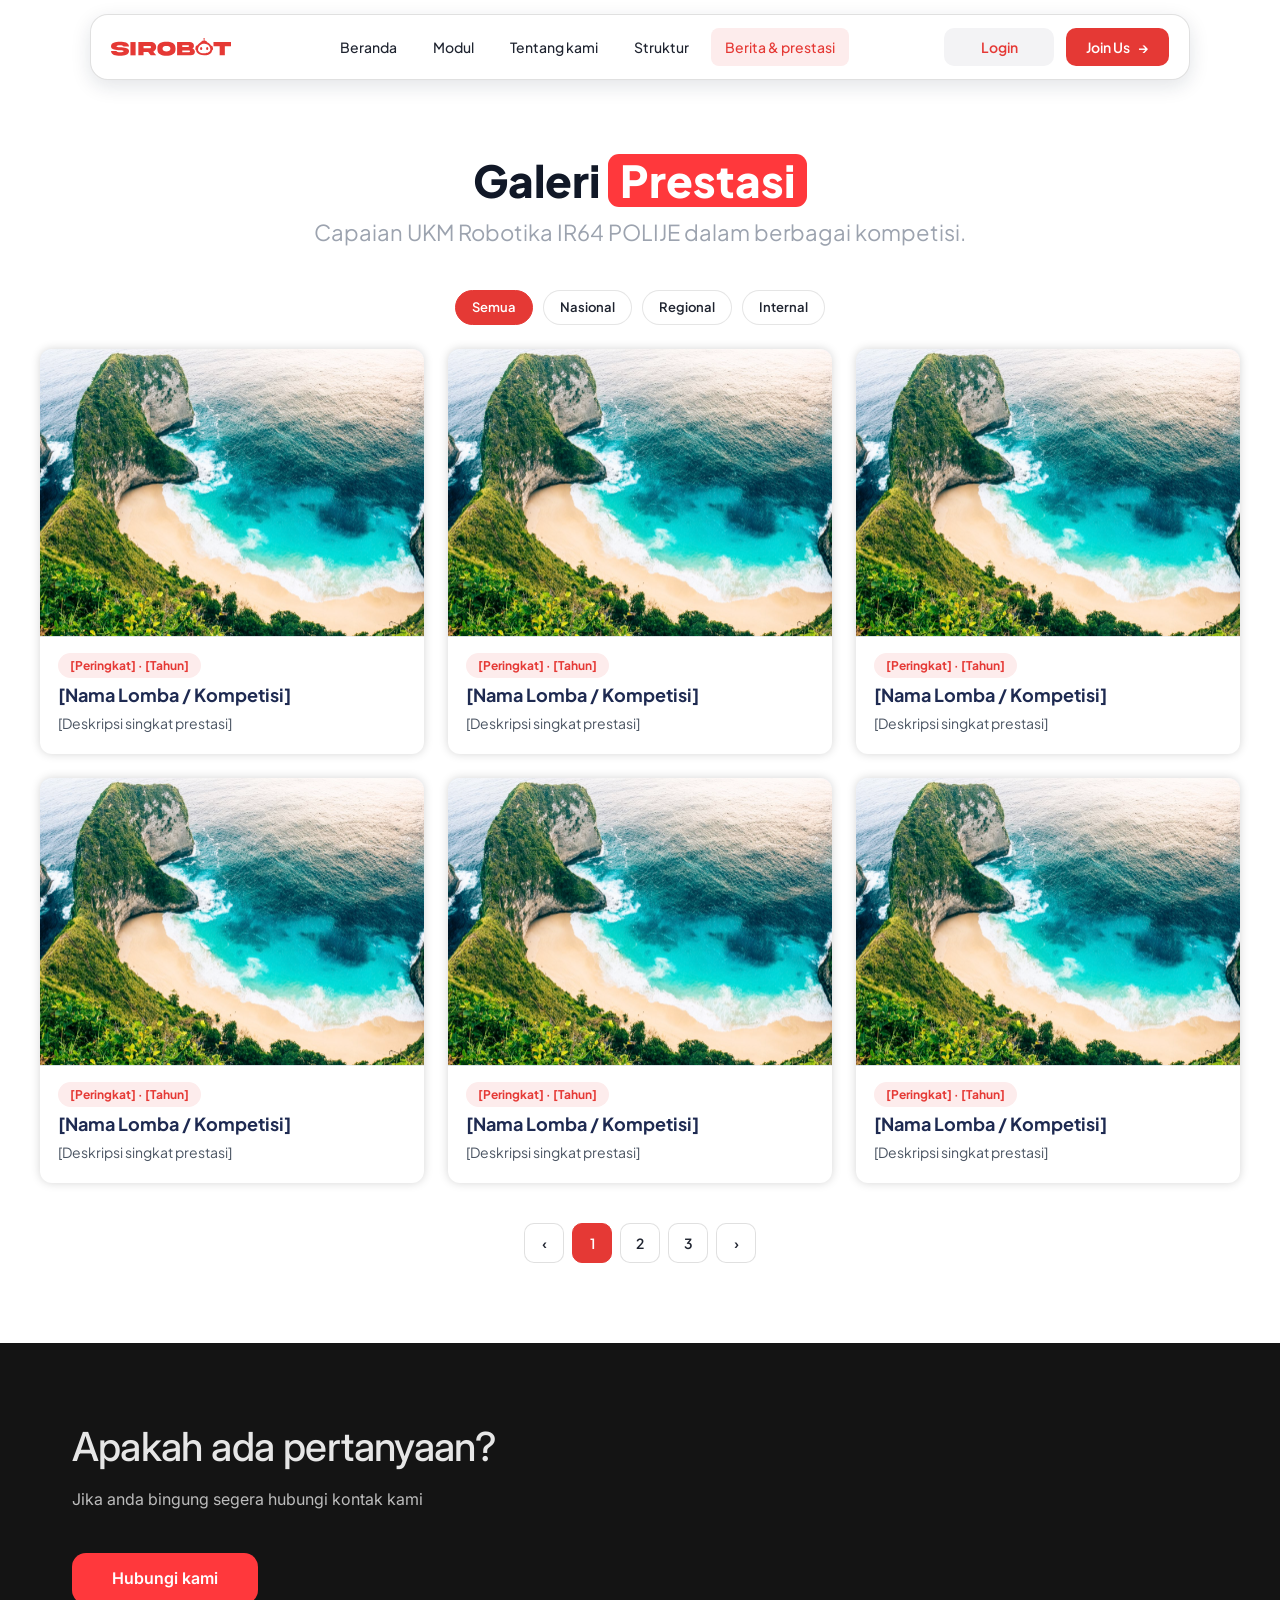
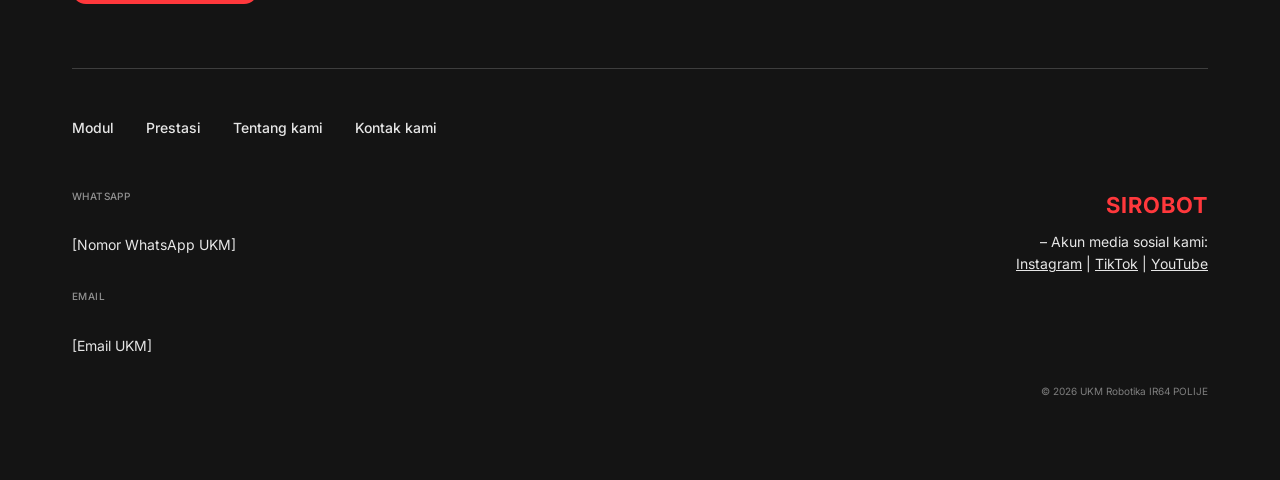
==== berita.html @ 5ddce9e2 "update website keseluruhan" ====
<!DOCTYPE html>
<html lang="id">
<head>
    <meta charset="UTF-8">
    <meta name="viewport" content="width=device-width, initial-scale=1.0">
    <title>Galeri Prestasi | SIROBOT UKM Robotika IR64 POLIJE</title>
    <link rel="preconnect" href="https://fonts.googleapis.com">
    <link rel="preconnect" href="https://fonts.gstatic.com" crossorigin>
    <link href="https://fonts.googleapis.com/css2?family=Inter:wght@400;500&family=Plus+Jakarta+Sans:wght@400;500;600;700;800&display=swap" rel="stylesheet">
    <link rel="stylesheet" href="css/base.css">
    <link rel="stylesheet" href="css/navbar.css">
    <link rel="stylesheet" href="css/footer.css">
    <link rel="stylesheet" href="css/prestasi.css">
</head>
<body>
    <!-- Navbar: dibuat oleh js/komponen/navbar.js -->
    <header data-komponen="navbar" data-aktif="berita"></header>

    <main>
        <section class="judul-halaman">
            <h1>Galeri <span class="sorot">Prestasi</span></h1>
            <p>Capaian UKM Robotika IR64 POLIJE dalam berbagai kompetisi.</p>
        </section>

        <section class="prestasi-daftar">
            <nav aria-label="Filter tingkat">
                <ul class="pill-list">
                    <li><a href="prestasi.html" class="aktif">Semua</a></li>
                    <li><a href="prestasi.html?tingkat=nasional">Nasional</a></li>
                    <li><a href="prestasi.html?tingkat=regional">Regional</a></li>
                    <li><a href="prestasi.html?tingkat=internal">Internal</a></li>
                </ul>
            </nav>

            <article data-tingkat="nasional">
                <img src="assets/images/gambar-kartu-berita.svg" alt="Foto prestasi">
                <p class="peringkat">[Peringkat] &middot; [Tahun]</p>
                <h3>[Nama Lomba / Kompetisi]</h3>
                <p>[Deskripsi singkat prestasi]</p>
            </article>
            <article data-tingkat="regional">
                <img src="assets/images/gambar-kartu-berita.svg" alt="Foto prestasi">
                <p class="peringkat">[Peringkat] &middot; [Tahun]</p>
                <h3>[Nama Lomba / Kompetisi]</h3>
                <p>[Deskripsi singkat prestasi]</p>
            </article>
            <article data-tingkat="internal">
                <img src="assets/images/gambar-kartu-berita.svg" alt="Foto prestasi">
                <p class="peringkat">[Peringkat] &middot; [Tahun]</p>
                <h3>[Nama Lomba / Kompetisi]</h3>
                <p>[Deskripsi singkat prestasi]</p>
            </article>
            <article data-tingkat="nasional">
                <img src="assets/images/gambar-kartu-berita.svg" alt="Foto prestasi">
                <p class="peringkat">[Peringkat] &middot; [Tahun]</p>
                <h3>[Nama Lomba / Kompetisi]</h3>
                <p>[Deskripsi singkat prestasi]</p>
            </article>
            <article data-tingkat="nasional">
                <img src="assets/images/gambar-kartu-berita.svg" alt="Foto prestasi">
                <p class="peringkat">[Peringkat] &middot; [Tahun]</p>
                <h3>[Nama Lomba / Kompetisi]</h3>
                <p>[Deskripsi singkat prestasi]</p>
            </article>
            <article data-tingkat="regional">
                <img src="assets/images/gambar-kartu-berita.svg" alt="Foto prestasi">
                <p class="peringkat">[Peringkat] &middot; [Tahun]</p>
                <h3>[Nama Lomba / Kompetisi]</h3>
                <p>[Deskripsi singkat prestasi]</p>
            </article>
            <nav class="halaman" aria-label="Halaman">
                <a href="#" aria-label="Sebelumnya">&lsaquo;</a>
                <a href="#" class="aktif" aria-current="page">1</a>
                <a href="#">2</a>
                <a href="#">3</a>
                <a href="#" aria-label="Berikutnya">&rsaquo;</a>
            </nav>
        </section>
    </main>

    <!-- Footer: dibuat oleh js/komponen/footer.js -->
    <footer data-komponen="footer"></footer>

    <script src="js/komponen/navbar.js"></script>
    <script src="js/komponen/footer.js"></script>
    <script src="js/script.js"></script>
    <script src="js/prestasi.js"></script>
</body>
</html>
---- css/base.css ----
/* ---------- Token warna & ukuran ---------- */
:root {
    --red: #e53935;
    --red-bright: #ff383c;
    --red-soft: #fdecec;
    --ink: #111827;
    --navy: #1e2a51;
    --text: #1f2430;
    --muted: #4b5563;
    --gray: #f3f3f5;
    --bg: #fff;
    --bg-soft: #f2f4f8;
    --dark: #141414;
    --shadow: 0 0 10px rgba(0, 0, 0, .17);
    --radius: 20px;
    --maxw: 1200px;
    /* alias untuk nama lama di style.css */
    --merah: var(--red);
    --latar: var(--bg);
}

/* ---------- Reset ---------- */
* { box-sizing: border-box; margin: 0; padding: 0; }
html { scroll-behavior: smooth; }
body {
    font-family: "Plus Jakarta Sans", "Segoe UI", Arial, sans-serif;
    background: var(--bg);
    color: var(--text);
    line-height: 1.6;
    min-height: 100vh;
}
img { max-width: 100%; display: block; }
a { color: inherit; text-decoration: none; }
ul, ol { list-style: none; }
h1, h2, h3 { color: var(--ink); line-height: 1.2; }
address { font-style: normal; }

/* teks hanya untuk pembaca layar */
.sr-only {
    position: absolute; width: 1px; height: 1px; overflow: hidden;
    clip: rect(0 0 0 0); white-space: nowrap;
}

/* ---------- Tata letak section ---------- */
main > section {
    padding: 80px max(24px, calc((100% - var(--maxw)) / 2));
}
.container { max-width: var(--maxw); margin: 0 auto; padding: 0 24px; }


.section-title, .judul-tengah {
    text-align: center; font-size: 36px; font-weight: 800; margin-bottom: 8px;
}
.sorot {
    background: var(--red-bright); color: #fff; padding: 0 12px; border-radius: 11px;
    display: inline-block;
}
.garis-merah::after {
    content: ""; display: block; width: 40px; height: 3px;
    background: var(--red); margin-top: 8px; border-radius: 2px;
}

/* ---------- Tombol ---------- */
.btn {
    display: inline-flex; align-items: center; justify-content: center; gap: 8px;
    padding: 10px 20px; font: 600 14px "Plus Jakarta Sans", sans-serif;
    border: 0; border-radius: 10px; cursor: pointer; transition: filter .2s, transform .15s;
}
.btn:hover { filter: brightness(.94); transform: translateY(-1px); }
.btn-login { background: var(--gray); color: var(--red); min-width: 110px; }
.btn-join, .btn-merah { background: var(--red); color: #fff; }
.btn-putih { background: #fff; color: var(--red); box-shadow: var(--shadow); }
.btn-kecil { padding: 8px 14px; font-size: 13px; border-radius: 8px; }

/* ---------- Placeholder gambar (file gambar belum ada) ---------- */
main img {
    background: linear-gradient(135deg, #dbe3f0, #eef1f6);
    color: var(--muted); font-size: 12px;
}

/* ---------- Form kontrol & pill filter ---------- */
main input[type="search"], main select {
    padding: 12px 16px; border: 1px solid rgba(0, 0, 0, .15); border-radius: 12px;
    font: 14px "Plus Jakarta Sans", sans-serif; background: #fff; min-width: 0;
}
main input:focus, main select:focus { outline: 2px solid var(--red); outline-offset: 1px; }
.pill-list { display: flex; flex-wrap: wrap; gap: 10px; }
.pill-list a {
    display: block; padding: 6px 16px; border-radius: 999px; font-size: 13px; font-weight: 600;
    background: #fff; border: 1px solid rgba(0, 0, 0, .1);
}
.pill-list a:hover { background: var(--gray); }
.pill-list a.aktif { background: var(--red); border-color: var(--red); color: #fff; }

/* ---------- Judul halaman (berita, prestasi, pendaftaran, dll.) ---------- */
.judul-halaman { text-align: center; padding-block: 64px 24px; }
.judul-halaman h1 { font-size: 44px; font-weight: 800; }
.judul-halaman p { font-size: 22px; color: #9ca3af; margin-top: 8px; }

/* ---------- Pesan kosong hasil filter ---------- */
.kosong { grid-column: 1 / -1; text-align: center; color: var(--muted); padding: 40px 20px; background: var(--bg-soft); border-radius: var(--radius); }
[hidden] { display: none !important; }

/* ---------- Tombol kembali ke atas ---------- */
.ke-atas {
    position: fixed; right: 20px; bottom: 20px; z-index: 900; width: 44px; height: 44px;
    border: 0; border-radius: 50%; background: var(--red); color: #fff; font-size: 18px; cursor: pointer;
    box-shadow: var(--shadow); opacity: 0; pointer-events: none; transition: opacity .2s;
}
.ke-atas.tampil { opacity: 1; pointer-events: auto; }

@media (max-width: 900px) {
    main > section { padding-block: 56px; }
    .section-title, .judul-tengah { font-size: 28px; }
    .judul-halaman h1 { font-size: 30px; }
    .judul-halaman p { font-size: 16px; }
}
---- css/navbar.css ----
/* navbar.css : NAVBAR dipakai SEMUA halaman publik
   HTML-nya dibuat oleh js/komponen/navbar.js 
   Dimuat setelah css/base.css
*/

/* Header + Navbar */
body > header {
    position: sticky; top: 0; z-index: 1000;
    padding: 14px 16px 10px;
    background: rgba(255, 255, 255, .6);
    backdrop-filter: blur(14px);
}
.navbar {
    max-width: 1100px; margin: 0 auto; padding: 10px 20px;
    background: #fff; border: 1px solid rgba(0, 0, 0, .12); border-radius: 18px;
    box-shadow: 0 6px 20px rgba(20, 30, 60, .12);
    display: flex; align-items: center; justify-content: space-between; gap: 16px;
}
.logo {
    width: 120px; height: 44px; flex: none;
    background: url("../assets/images/LogoSirobot.svg") center / contain no-repeat;
}
.menu { display: flex; align-items: center; gap: 8px; }
.menu a {
    display: block; padding: 8px 14px; font-size: 14px; font-weight: 500;
    border-radius: 8px; transition: background .2s, color .2s;
}
.menu a:hover { background: var(--gray); }
.menu a.active, .menu a[aria-current="page"] { background: var(--red-soft); color: var(--red); }
.actions { display: flex; align-items: center; gap: 12px; }

/* hamburger (tersembunyi di desktop) */
.toggle { display: none; background: none; border: 0; cursor: pointer; padding: 6px; }
.toggle span { display: block; width: 24px; height: 3px; margin: 5px 0; background: var(--text); border-radius: 2px; transition: transform .25s, opacity .25s; }
.toggle.open span:nth-child(1) { transform: translateY(8px) rotate(45deg); }
.toggle.open span:nth-child(2) { opacity: 0; }
.toggle.open span:nth-child(3) { transform: translateY(-8px) rotate(-45deg); }

@media (max-width: 900px) {
    body > header { padding: 10px 12px; }
    .navbar { flex-wrap: wrap; }
    .toggle { display: block; }
    .menu, .actions { display: none; width: 100%; }
    .menu { flex-direction: column; align-items: stretch; gap: 4px; padding-top: 8px; }
    .actions { flex-direction: column; align-items: stretch; }
    .actions .btn { width: 100%; }
    .navbar.show .menu, .navbar.show .actions { display: flex; }
}
---- css/footer.css ----
/* ==================================================
   footer.css : FOOTER gelap dipakai SEMUA halaman publik
   HTML dibuat oleh js/komponen/footer.js
   Dimuat setelah css/base.css
================================================== */

/* ---------- Footer gelap ---------- */
body > footer {
    background: var(--dark);
    color: #e6e6e6;
    font-family: Inter, "Plus Jakarta Sans", sans-serif;
    padding: 80px max(24px, calc((100% - 1136px) / 2));

    display: grid;
    grid-template-columns: 1fr 1fr;
    gap: 0 32px;
    align-items: start;
}

body > footer h2 {
    grid-column: 1 / -1;
    color: #e6e6e6;
    font-size: 40px;
    font-weight: 500;
    letter-spacing: -0.8px;
    margin-bottom: 16px;
}

body > footer > p:nth-of-type(1) {
    grid-column: 1 / -1;
    opacity: 0.8;
    margin-bottom: 40px;
}

body > footer > p:nth-of-type(2) {
    grid-column: 1 / -1;
}

body > footer > p:nth-of-type(2) a {
    display: inline-block;
    background: var(--red-bright);
    color: #fff;
    font-weight: 600;
    padding: 13px 40px;
    border-radius: 14px;
}

/* ---------- Navigasi Footer ---------- */
body > footer nav {
    grid-column: 1 / -1;
    margin-top: 64px;
    padding-top: 48px;
    border-top: 1px solid rgba(230, 230, 230, 0.2);
}

body > footer nav ul {
    display: flex;
    flex-wrap: wrap;
    gap: 32px;
    font-size: 14px;
    font-weight: 500;
}

body > footer nav a:hover {
    text-decoration: underline;
}

/* ---------- Informasi Kontak ---------- */
body > footer address {
    margin-top: 48px;
    display: grid;
    gap: 32px;
    font-size: 14px;
}

body > footer address strong {
    display: block;
    font-size: 10px;
    letter-spacing: 0.4px;
    text-transform: uppercase;
    opacity: 0.6;
    font-weight: 500;
    margin-bottom: 8px;
}

/* ---------- Informasi Tambahan ---------- */
body > footer > p:nth-of-type(3) {
    margin-top: 48px;
    text-align: right;
    font-size: 14px;
    align-self: start;
}

body > footer > p:nth-of-type(3) strong {
    display: block;
    color: var(--red-bright);
    font-size: 22px;
    letter-spacing: 1px;
    margin-bottom: 8px;
}

body > footer > p:nth-of-type(3) a {
    text-decoration: underline;
}

body > footer > p:nth-of-type(4) {
    grid-column: 1 / -1;
    text-align: right;
    opacity: 0.5;
    font-size: 12px;
    margin-top: 24px;
}

/* ---------- Responsive ---------- */
@media (max-width: 900px) {
    body > footer {
        grid-template-columns: 1fr;
        padding-block: 56px;
    }

    body > footer h2 {
        font-size: 30px;
    }

    body > footer > p:nth-of-type(3),
    body > footer > p:nth-of-type(4) {
        text-align: left;
    }
}
---- css/prestasi.css ----
/* ---------- Daftar Prestasi ---------- */
.prestasi-daftar {
    display: grid;
    grid-template-columns: repeat(3, 1fr);
    gap: 24px;
    padding-top: 16px;
}

.prestasi-daftar > nav {
    grid-column: 1 / -1;
}

.prestasi-daftar > nav .pill-list {
    justify-content: center;
}

/* ---------- Kartu Prestasi ---------- */
.prestasi-daftar article {
    background: #fff;
    border-radius: 12px;
    box-shadow: var(--shadow);
    overflow: hidden;
    display: flex;
    flex-direction: column;
    gap: 6px;
    padding-bottom: 20px;
    transition: transform .2s, box-shadow .2s;
}

.prestasi-daftar article:hover {
    transform: translateY(-3px);
    box-shadow: 0 6px 20px rgba(20, 30, 60, .18);
}

.prestasi-daftar article img {
    width: 100%;
    aspect-ratio: 4 / 3;
    object-fit: cover;
    margin-bottom: 10px;
}

.prestasi-daftar article > :not(img) {
    margin-inline: 18px;
}

/* ---------- Label Peringkat ---------- */
.prestasi-daftar .peringkat {
    align-self: flex-start;
    background: var(--red-soft);
    color: var(--red);
    font-size: 12px;
    font-weight: 700;
    padding: 3px 12px;
    border-radius: 999px;
}

/* ---------- Informasi Prestasi ---------- */
.prestasi-daftar h3 {
    font-size: 18px;
    color: var(--navy);
}

.prestasi-daftar article p:last-child {
    font-size: 14px;
    color: var(--muted);
}

/* ---------- Nomor Halaman ---------- */
.halaman {
    grid-column: 1 / -1;
    display: flex;
    justify-content: center;
    gap: 8px;
    margin-top: 16px;
}

.halaman a {
    min-width: 40px;
    height: 40px;
    display: grid;
    place-items: center;
    border-radius: 10px;
    background: #fff;
    border: 1px solid rgba(0, 0, 0, .12);
    font-weight: 600;
    font-size: 14px;
}

.halaman a:hover {
    background: var(--gray);
}

.halaman a.aktif {
    background: var(--red);
    border-color: var(--red);
    color: #fff;
}

/* ---------- Responsive ---------- */
@media (max-width: 900px) {
    .prestasi-daftar {
        grid-template-columns: 1fr;
    }
}

@media (min-width: 560px) and (max-width: 900px) {
    .prestasi-daftar {
        grid-template-columns: 1fr 1fr;
    }
}
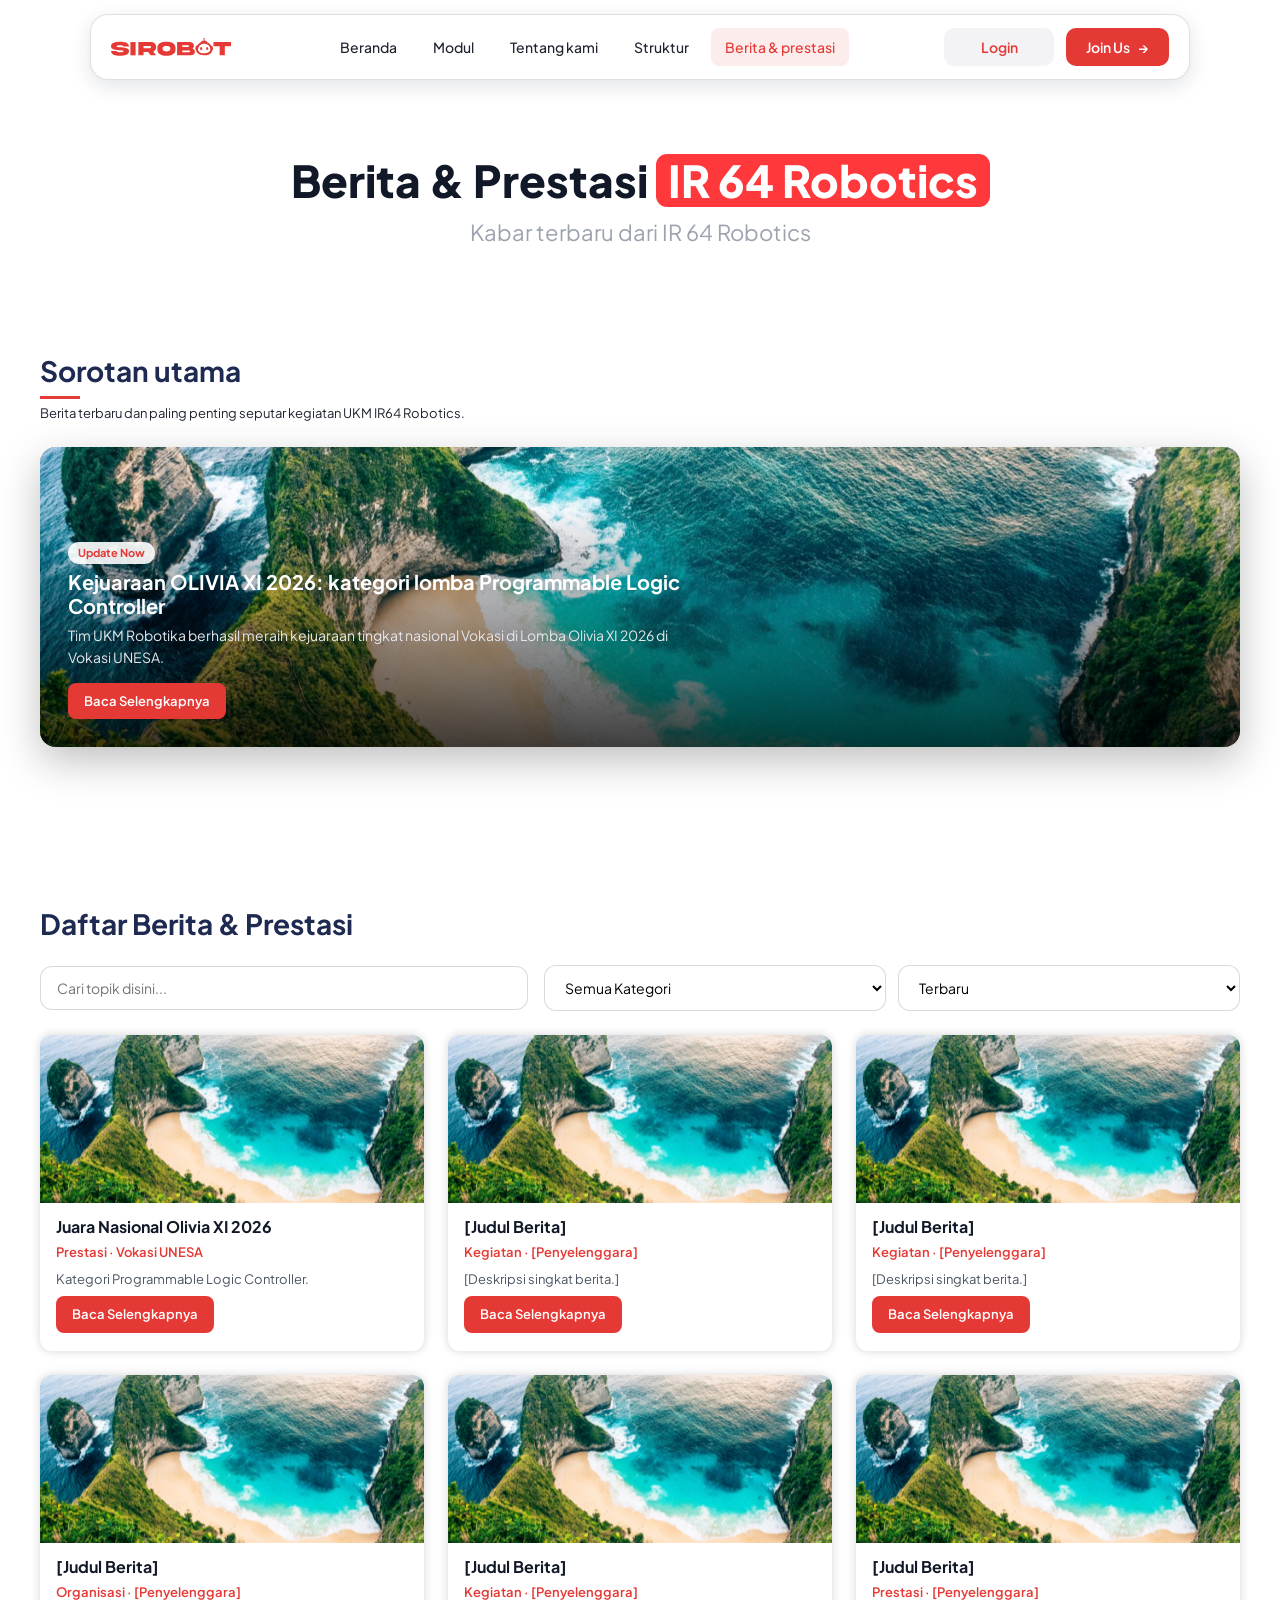
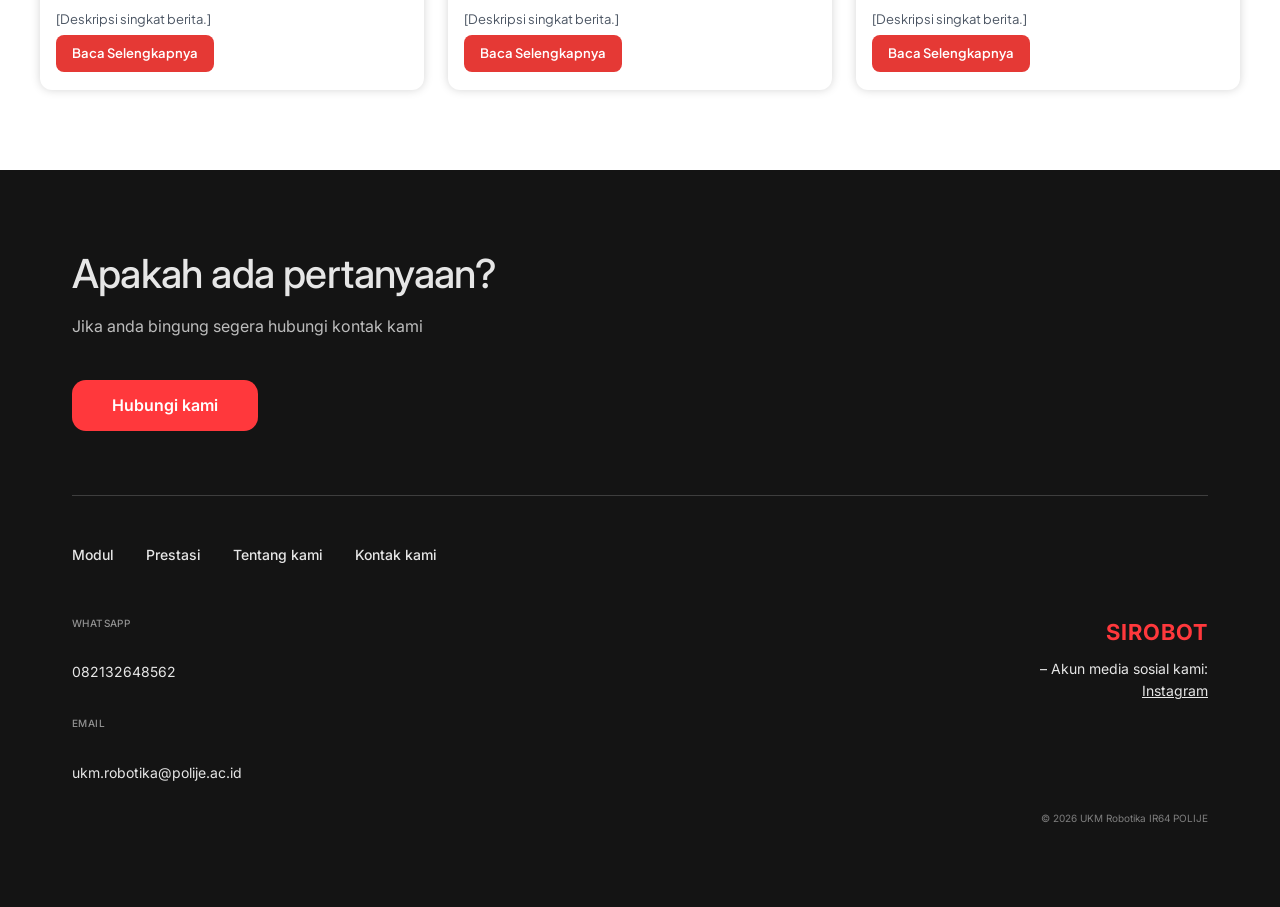
==== commit 7811a45c: "update file ke yang terbaru" ====
--- a/berita.html
+++ b/berita.html
@@ -3,79 +3,109 @@
 <head>
     <meta charset="UTF-8">
     <meta name="viewport" content="width=device-width, initial-scale=1.0">
-    <title>Galeri Prestasi | SIROBOT UKM Robotika IR64 POLIJE</title>
+    <title>Berita | SIROBOT UKM Robotika IR64 POLIJE</title>
     <link rel="preconnect" href="https://fonts.googleapis.com">
     <link rel="preconnect" href="https://fonts.gstatic.com" crossorigin>
     <link href="https://fonts.googleapis.com/css2?family=Inter:wght@400;500&family=Plus+Jakarta+Sans:wght@400;500;600;700;800&display=swap" rel="stylesheet">
     <link rel="stylesheet" href="css/base.css">
     <link rel="stylesheet" href="css/navbar.css">
     <link rel="stylesheet" href="css/footer.css">
-    <link rel="stylesheet" href="css/prestasi.css">
+    <link rel="stylesheet" href="css/kartu.css">
+    <link rel="stylesheet" href="css/berita.css">
 </head>
 <body>
     <!-- Navbar: dibuat oleh js/komponen/navbar.js -->
     <header data-komponen="navbar" data-aktif="berita"></header>
 
     <main>
+        <!-- Judul -->
         <section class="judul-halaman">
-            <h1>Galeri <span class="sorot">Prestasi</span></h1>
-            <p>Capaian UKM Robotika IR64 POLIJE dalam berbagai kompetisi.</p>
+            <h1>Berita & Prestasi <span class="sorot">IR 64 Robotics</span></h1>
+            <p>Kabar terbaru dari IR 64 Robotics</p>
         </section>
 
-        <section class="prestasi-daftar">
-            <nav aria-label="Filter tingkat">
-                <ul class="pill-list">
-                    <li><a href="prestasi.html" class="aktif">Semua</a></li>
-                    <li><a href="prestasi.html?tingkat=nasional">Nasional</a></li>
-                    <li><a href="prestasi.html?tingkat=regional">Regional</a></li>
-                    <li><a href="prestasi.html?tingkat=internal">Internal</a></li>
-                </ul>
-            </nav>
+        <!-- Sorotan utama -->
+        <section class="sorotan">
+            <h2>Sorotan utama</h2>
+            <p>Berita terbaru dan paling penting seputar kegiatan UKM IR64 Robotics.</p>
+            <article>
+                <img src="assets/images/gambar-kartu-berita.svg" alt="Tim UKM Robotika menerima penghargaan Olivia XI 2026">
+                <p><strong>Update Now</strong></p>
+                <h3>Kejuaraan OLIVIA XI 2026: kategori lomba Programmable Logic Controller</h3>
+                <p>Tim UKM Robotika berhasil meraih kejuaraan tingkat nasional Vokasi di Lomba Olivia XI 2026 di Vokasi
+                    UNESA.</p>
+                <a href="detail-berita.html">Baca Selengkapnya</a>
+            </article>
+        </section>
 
-            <article data-tingkat="nasional">
-                <img src="assets/images/gambar-kartu-berita.svg" alt="Foto prestasi">
-                <p class="peringkat">[Peringkat] &middot; [Tahun]</p>
-                <h3>[Nama Lomba / Kompetisi]</h3>
-                <p>[Deskripsi singkat prestasi]</p>
+        <!-- Daftar berita -->
+        <section class="daftar-berita">
+            <h2>Daftar Berita & Prestasi</h2>
+            <form action="#" method="get">
+                <p>
+                    <label for="cari">Cari topik</label>
+                    <input type="search" id="cari" name="cari" placeholder="Cari topik disini...">
+                </p>
+                <p>
+                    <label for="kategori">Kategori</label>
+                    <select id="kategori" name="kategori">
+                        <option>Semua Kategori</option>
+                        <option>Prestasi</option>
+                        <option>Kegiatan</option>
+                        <option>Organisasi</option>
+                    </select>
+                    <label for="urutan">Urutkan</label>
+                    <select id="urutan" name="urutan">
+                        <option>Terbaru</option>
+                        <option>Terlama</option>
+                    </select>
+                </p>
+            </form>
+
+            <article data-kategori="prestasi" data-urut="0">
+                <img src="assets/images/gambar-kartu-berita.svg" alt="Tim UKM Robotika pada Olivia XI 2026">
+                <h3>Juara Nasional Olivia XI 2026</h3>
+                <p>Prestasi · Vokasi UNESA</p>
+                <p>Kategori Programmable Logic Controller.</p>
+                <a href="detail-berita.html">Baca Selengkapnya</a>
             </article>
-            <article data-tingkat="regional">
-                <img src="assets/images/gambar-kartu-berita.svg" alt="Foto prestasi">
-                <p class="peringkat">[Peringkat] &middot; [Tahun]</p>
-                <h3>[Nama Lomba / Kompetisi]</h3>
-                <p>[Deskripsi singkat prestasi]</p>
+            <article data-kategori="kegiatan" data-urut="1">
+                <img src="assets/images/gambar-kartu-berita.svg" alt="Foto kegiatan UKM Robotika">
+                <h3>[Judul Berita]</h3>
+                <p>Kegiatan · [Penyelenggara]</p>
+                <p>[Deskripsi singkat berita.]</p>
+                <a href="detail-berita.html">Baca Selengkapnya</a>
             </article>
-            <article data-tingkat="internal">
-                <img src="assets/images/gambar-kartu-berita.svg" alt="Foto prestasi">
-                <p class="peringkat">[Peringkat] &middot; [Tahun]</p>
-                <h3>[Nama Lomba / Kompetisi]</h3>
-                <p>[Deskripsi singkat prestasi]</p>
+            <article data-kategori="kegiatan" data-urut="2">
+                <img src="assets/images/gambar-kartu-berita.svg" alt="Foto kegiatan UKM Robotika">
+                <h3>[Judul Berita]</h3>
+                <p>Kegiatan · [Penyelenggara]</p>
+                <p>[Deskripsi singkat berita.]</p>
+                <a href="detail-berita.html">Baca Selengkapnya</a>
             </article>
-            <article data-tingkat="nasional">
-                <img src="assets/images/gambar-kartu-berita.svg" alt="Foto prestasi">
-                <p class="peringkat">[Peringkat] &middot; [Tahun]</p>
-                <h3>[Nama Lomba / Kompetisi]</h3>
-                <p>[Deskripsi singkat prestasi]</p>
+            <article data-kategori="organisasi" data-urut="3">
+                <img src="assets/images/gambar-kartu-berita.svg" alt="Foto kegiatan UKM Robotika">
+                <h3>[Judul Berita]</h3>
+                <p>Organisasi · [Penyelenggara]</p>
+                <p>[Deskripsi singkat berita.]</p>
+                <a href="detail-berita.html">Baca Selengkapnya</a>
             </article>
-            <article data-tingkat="nasional">
-                <img src="assets/images/gambar-kartu-berita.svg" alt="Foto prestasi">
-                <p class="peringkat">[Peringkat] &middot; [Tahun]</p>
-                <h3>[Nama Lomba / Kompetisi]</h3>
-                <p>[Deskripsi singkat prestasi]</p>
+            <article data-kategori="kegiatan" data-urut="4">
+                <img src="assets/images/gambar-kartu-berita.svg" alt="Foto kegiatan UKM Robotika">
+                <h3>[Judul Berita]</h3>
+                <p>Kegiatan · [Penyelenggara]</p>
+                <p>[Deskripsi singkat berita.]</p>
+                <a href="detail-berita.html">Baca Selengkapnya</a>
             </article>
-            <article data-tingkat="regional">
-                <img src="assets/images/gambar-kartu-berita.svg" alt="Foto prestasi">
-                <p class="peringkat">[Peringkat] &middot; [Tahun]</p>
-                <h3>[Nama Lomba / Kompetisi]</h3>
-                <p>[Deskripsi singkat prestasi]</p>
+            <article data-kategori="prestasi" data-urut="5">
+                <img src="assets/images/gambar-kartu-berita.svg" alt="Foto kegiatan UKM Robotika">
+                <h3>[Judul Berita]</h3>
+                <p>Prestasi · [Penyelenggara]</p>
+                <p>[Deskripsi singkat berita.]</p>
+                <a href="detail-berita.html">Baca Selengkapnya</a>
             </article>
-            <nav class="halaman" aria-label="Halaman">
-                <a href="#" aria-label="Sebelumnya">&lsaquo;</a>
-                <a href="#" class="aktif" aria-current="page">1</a>
-                <a href="#">2</a>
-                <a href="#">3</a>
-                <a href="#" aria-label="Berikutnya">&rsaquo;</a>
-            </nav>
         </section>
+    
     </main>
 
     <!-- Footer: dibuat oleh js/komponen/footer.js -->
@@ -84,6 +114,6 @@
     <script src="js/komponen/navbar.js"></script>
     <script src="js/komponen/footer.js"></script>
     <script src="js/script.js"></script>
-    <script src="js/prestasi.js"></script>
+    <script src="js/berita.js"></script>
 </body>
 </html>
--- a/css/footer.css
+++ b/css/footer.css
@@ -1,130 +1,35 @@
-
-/* ==================================================
-   footer.css : FOOTER gelap dipakai SEMUA halaman publik
-   HTML dibuat oleh js/komponen/footer.js
+/* footer.css : FOOTER gelap dipakai SEMUA halaman publik
+   HTML-nya dibuat oleh js/komponen/footer.js
    Dimuat setelah css/base.css
-================================================== */
+*/
 
 /* ---------- Footer gelap ---------- */
 body > footer {
-    background: var(--dark);
-    color: #e6e6e6;
-    font-family: Inter, "Plus Jakarta Sans", sans-serif;
+    background: var(--dark); color: #e6e6e6; font-family: Inter, "Plus Jakarta Sans", sans-serif;
     padding: 80px max(24px, calc((100% - 1136px) / 2));
+    display: grid; grid-template-columns: 1fr 1fr; gap: 0 32px; align-items: start;
+}
+body > footer h2 { grid-column: 1 / -1; color: #e6e6e6; font-size: 40px; font-weight: 500; letter-spacing: -.8px; margin-bottom: 16px; }
+body > footer > p:nth-of-type(1) { grid-column: 1 / -1; opacity: .8; margin-bottom: 40px; }
+body > footer > p:nth-of-type(2) { grid-column: 1 / -1; }
+body > footer > p:nth-of-type(2) a {
+    display: inline-block; background: var(--red-bright); color: #fff; font-weight: 600;
+    padding: 13px 40px; border-radius: 14px;
+}
+body > footer nav {
+    grid-column: 1 / -1; margin-top: 64px; padding-top: 48px; border-top: 1px solid rgba(230, 230, 230, .2);
+}
+body > footer nav ul { display: flex; flex-wrap: wrap; gap: 32px; font-size: 14px; font-weight: 500; }
+body > footer nav a:hover { text-decoration: underline; }
+body > footer address { margin-top: 48px; display: grid; gap: 32px; font-size: 14px; }
+body > footer address strong { display: block; font-size: 10px; letter-spacing: .4px; text-transform: uppercase; opacity: .6; font-weight: 500; margin-bottom: 8px; }
+body > footer > p:nth-of-type(3) { margin-top: 48px; text-align: right; font-size: 14px; align-self: start; }
+body > footer > p:nth-of-type(3) strong { display: block; color: var(--red-bright); font-size: 22px; letter-spacing: 1px; margin-bottom: 8px; }
+body > footer > p:nth-of-type(3) a { text-decoration: underline; }
+body > footer > p:nth-of-type(4) { grid-column: 1 / -1; text-align: right; opacity: .5; font-size: 12px; margin-top: 24px; }
 
-    display: grid;
-    grid-template-columns: 1fr 1fr;
-    gap: 0 32px;
-    align-items: start;
+@media (max-width: 900px) {
+    body > footer { grid-template-columns: 1fr; padding-block: 56px; }
+    body > footer h2 { font-size: 30px; }
+    body > footer > p:nth-of-type(3), body > footer > p:nth-of-type(4) { text-align: left; }
 }
-
-body > footer h2 {
-    grid-column: 1 / -1;
-    color: #e6e6e6;
-    font-size: 40px;
-    font-weight: 500;
-    letter-spacing: -0.8px;
-    margin-bottom: 16px;
-}
-
-body > footer > p:nth-of-type(1) {
-    grid-column: 1 / -1;
-    opacity: 0.8;
-    margin-bottom: 40px;
-}
-
-body > footer > p:nth-of-type(2) {
-    grid-column: 1 / -1;
-}
-
-body > footer > p:nth-of-type(2) a {
-    display: inline-block;
-    background: var(--red-bright);
-    color: #fff;
-    font-weight: 600;
-    padding: 13px 40px;
-    border-radius: 14px;
-}
-
-/* ---------- Navigasi Footer ---------- */
-body > footer nav {
-    grid-column: 1 / -1;
-    margin-top: 64px;
-    padding-top: 48px;
-    border-top: 1px solid rgba(230, 230, 230, 0.2);
-}
-
-body > footer nav ul {
-    display: flex;
-    flex-wrap: wrap;
-    gap: 32px;
-    font-size: 14px;
-    font-weight: 500;
-}
-
-body > footer nav a:hover {
-    text-decoration: underline;
-}
-
-/* ---------- Informasi Kontak ---------- */
-body > footer address {
-    margin-top: 48px;
-    display: grid;
-    gap: 32px;
-    font-size: 14px;
-}
-
-body > footer address strong {
-    display: block;
-    font-size: 10px;
-    letter-spacing: 0.4px;
-    text-transform: uppercase;
-    opacity: 0.6;
-    font-weight: 500;
-    margin-bottom: 8px;
-}
-
-/* ---------- Informasi Tambahan ---------- */
-body > footer > p:nth-of-type(3) {
-    margin-top: 48px;
-    text-align: right;
-    font-size: 14px;
-    align-self: start;
-}
-
-body > footer > p:nth-of-type(3) strong {
-    display: block;
-    color: var(--red-bright);
-    font-size: 22px;
-    letter-spacing: 1px;
-    margin-bottom: 8px;
-}
-
-body > footer > p:nth-of-type(3) a {
-    text-decoration: underline;
-}
-
-body > footer > p:nth-of-type(4) {
-    grid-column: 1 / -1;
-    text-align: right;
-    opacity: 0.5;
-    font-size: 12px;
-    margin-top: 24px;
-}
-
-/* ---------- Responsive ---------- */
-@media (max-width: 900px) {
-    body > footer {
-        grid-template-columns: 1fr;
-        padding-block: 56px;
-    }
-
-    body > footer h2 {
-        font-size: 30px;
-    }
-
-    body > footer > p:nth-of-type(3),
-    body > footer > p:nth-of-type(4) {
-        text-align: left;
-    }
-}
--- a/css/kartu.css
+++ b/css/kartu.css
@@ -0,0 +1,17 @@
+/* ---------- Kartu konten (berita / modul) ---------- */
+.kabar article, .daftar-berita article, .modul-daftar article {
+    background: #fff; border-radius: 12px; box-shadow: var(--shadow); overflow: hidden;
+    display: flex; flex-direction: column; gap: 6px; padding-bottom: 18px;
+}
+.kabar article img, .daftar-berita article img, .modul-daftar article img {
+    width: 100%; aspect-ratio: 16 / 7; object-fit: cover; margin-bottom: 8px;
+}
+.kabar article > :not(img), .daftar-berita article > :not(img), .modul-daftar article > :not(img) { margin-inline: 16px; }
+.kabar article h3, .daftar-berita article h3, .modul-daftar article h3 { font-size: 16px; }
+.kabar article p, .daftar-berita article p, .modul-daftar article p { font-size: 13px; color: var(--muted); }
+.kabar article p:nth-of-type(1), .daftar-berita article p:nth-of-type(1) { color: var(--red); font-weight: 600; }
+.kabar article a, .daftar-berita article a, .modul-daftar article a {
+    margin-top: auto; align-self: flex-start; background: var(--red); color: #fff;
+    padding: 8px 16px; border-radius: 8px; font-size: 13px; font-weight: 600;
+}
+.modul-daftar article a { align-self: stretch; text-align: center; }
--- a/css/berita.css
+++ b/css/berita.css
@@ -0,0 +1,49 @@
+/*  berita.css : halaman BERITA Dimuat setelah css/base.css */
+
+/* ---------- Sorotan utama ---------- */
+.sorotan h2 { font-size: 28px; color: var(--navy); margin-bottom: 4px; }
+.sorotan h2::after { content: ""; display: block; width: 40px; height: 3px; background: var(--red); margin-top: 8px; }
+.sorotan > p { font-size: 13px; margin-bottom: 24px; }
+.sorotan article {
+    position: relative; overflow: hidden; min-height: 300px; border-radius: 16px;
+    display: flex; flex-direction: column; justify-content: flex-end; gap: 6px;
+    padding: 28px; color: #fff; background: #1f2a44;
+    box-shadow: 0 14px 40px rgba(0, 0, 0, .25);
+}
+.sorotan article img {
+    position: absolute; inset: 0; width: 100%; height: 100%; object-fit: cover; z-index: 0;
+}
+.sorotan article::after {          /* gradasi gelap agar teks terbaca */
+    content: ""; position: absolute; inset: 0; z-index: 1;
+    background: linear-gradient(transparent 20%, rgba(0, 0, 0, .75));
+}
+.sorotan article > :not(img) { position: relative; z-index: 2; }
+.sorotan article p:first-of-type strong {
+    display: inline-block; background: rgba(255, 255, 255, .9); color: var(--red);
+    font-size: 11px; padding: 2px 10px; border-radius: 999px;
+}
+.sorotan article h3 { color: #fff; font-size: 20px; max-width: 640px; }
+.sorotan article p { color: #e5e7eb; font-size: 14px; max-width: 640px; }
+.sorotan article a {
+    align-self: flex-start; margin-top: 8px; background: var(--red); color: #fff;
+    padding: 8px 16px; border-radius: 8px; font-size: 13px; font-weight: 600;
+}
+
+/* ---------- Daftar berita ---------- */
+.daftar-berita { display: grid; grid-template-columns: repeat(3, 1fr); gap: 24px; }
+.daftar-berita > h2 { grid-column: 1 / -1; font-size: 28px; color: var(--navy); }
+.daftar-berita > form {
+    grid-column: 1 / -1; display: grid; grid-template-columns: 1.4fr 2fr; gap: 16px; align-items: center;
+}
+.daftar-berita > form p { display: flex; gap: 12px; }
+.daftar-berita > form input[type="search"] { flex: 1; }
+.daftar-berita > form select { flex: 1; }
+.daftar-berita > form label {          /* label tetap ada untuk pembaca layar */
+    position: absolute; width: 1px; height: 1px; overflow: hidden; clip: rect(0 0 0 0);
+}
+
+@media (max-width: 900px) {
+    .daftar-berita { grid-template-columns: 1fr; }
+    .daftar-berita > form { grid-template-columns: 1fr; }
+    .daftar-berita > form p { flex-direction: column; }
+}
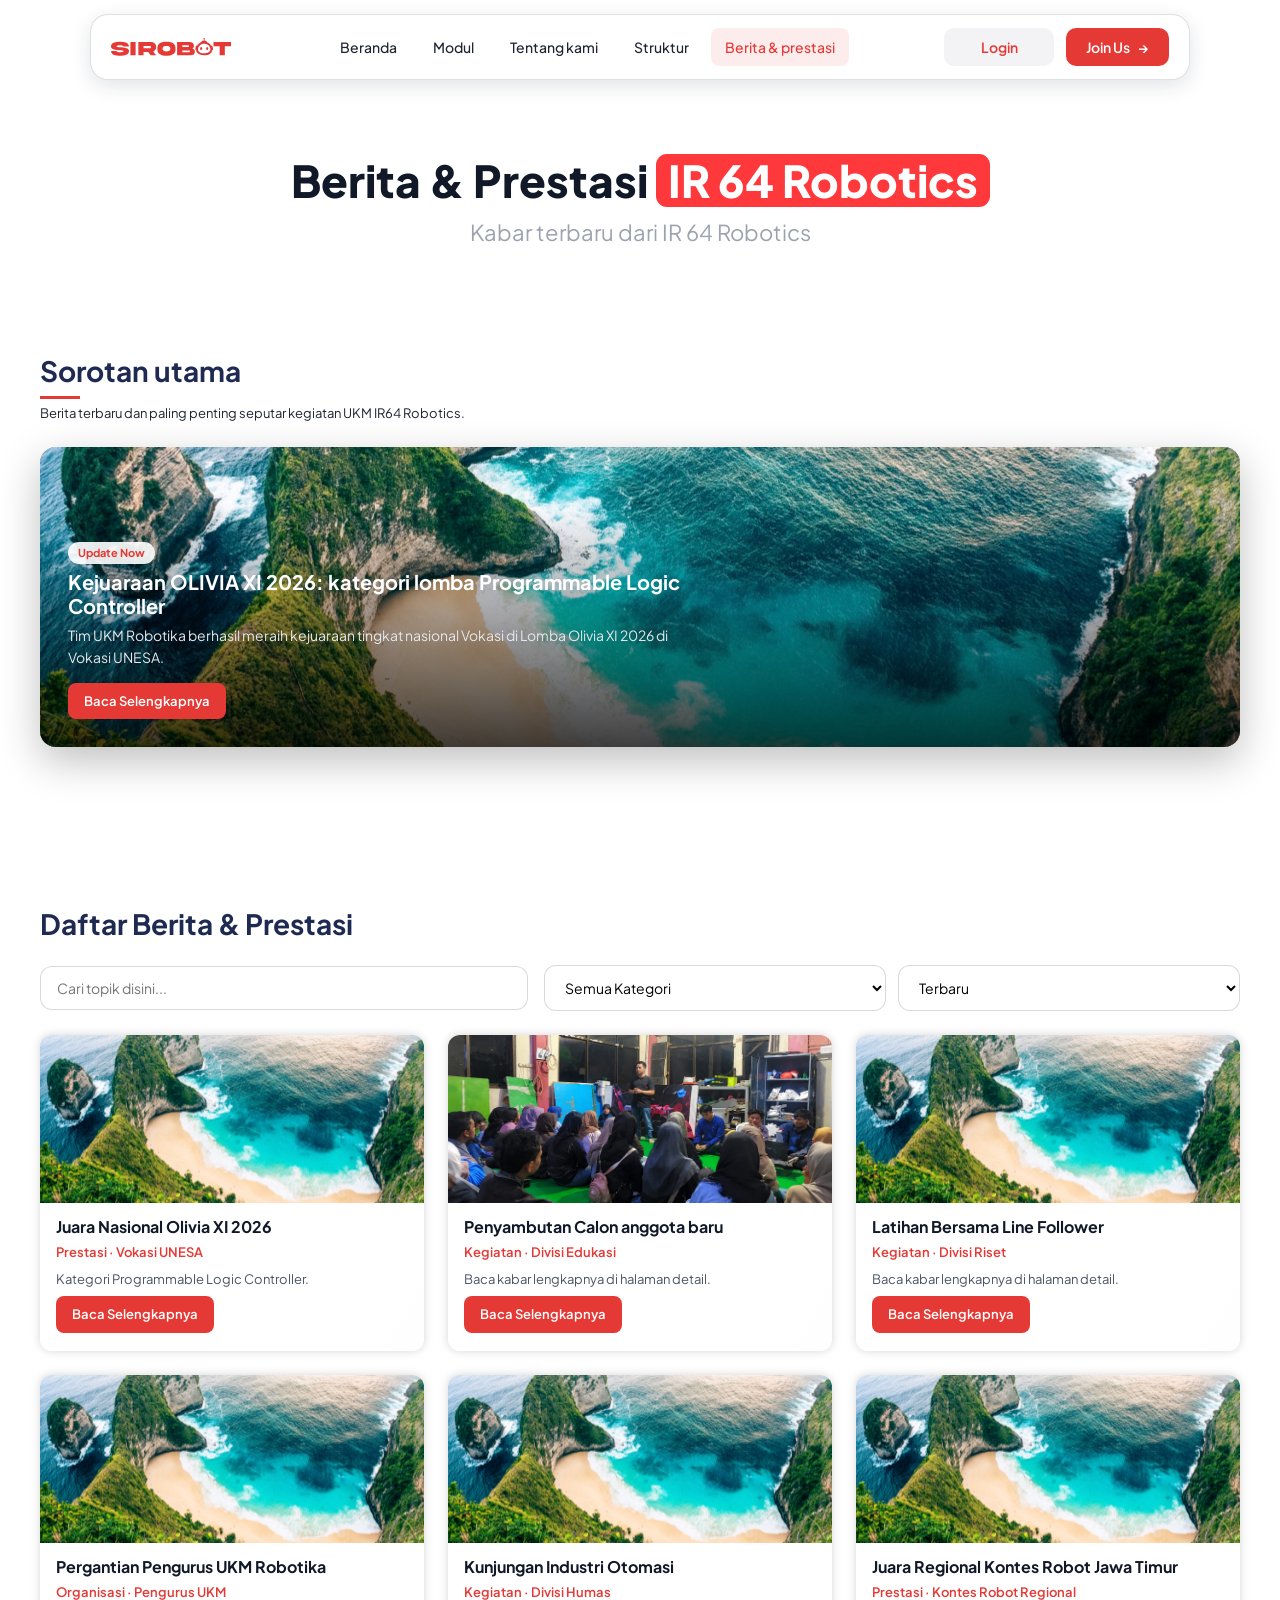
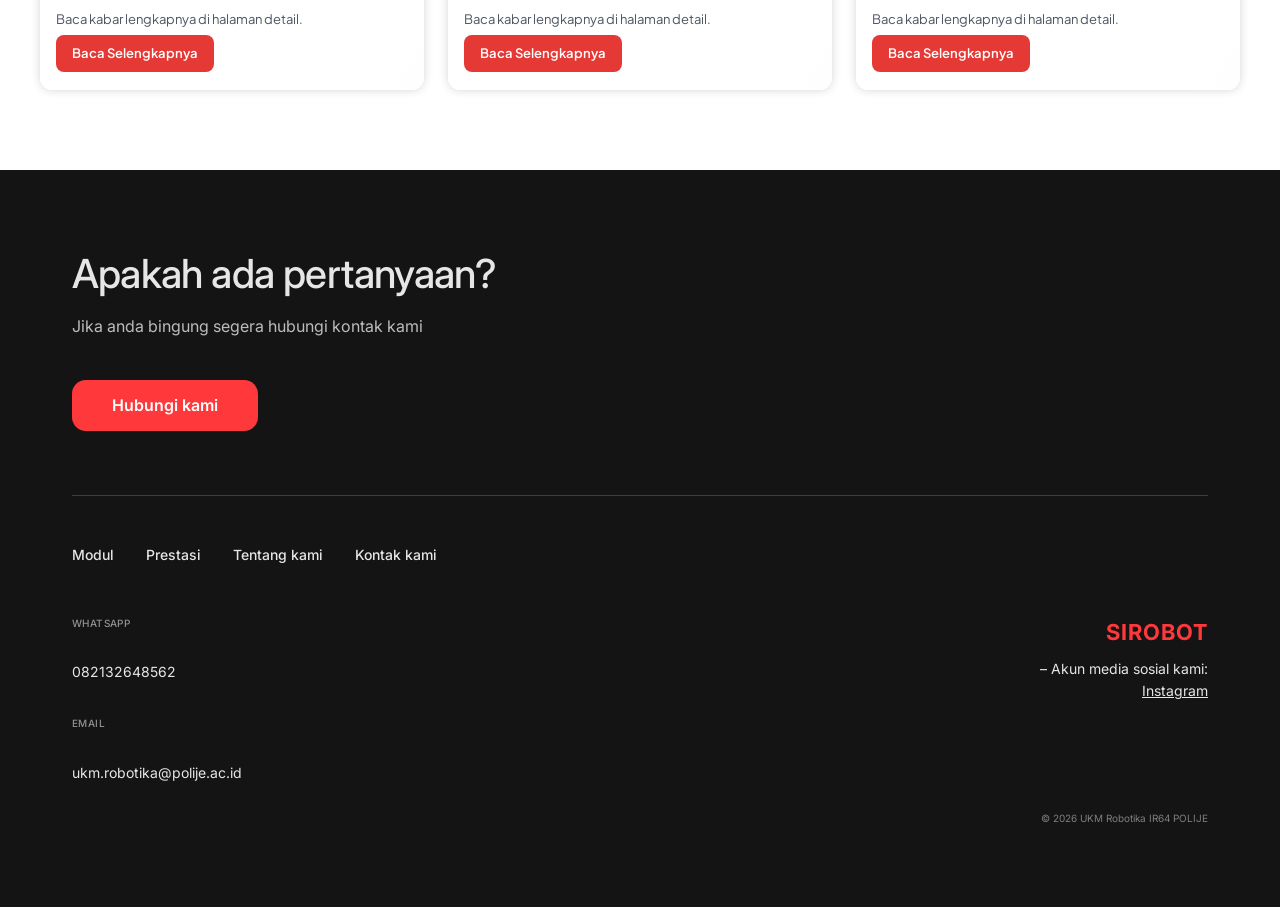
==== commit d61bec67: "detail dan modul memiliki detailnya sendiri" ====
--- a/berita.html
+++ b/berita.html
@@ -12,6 +12,7 @@
     <link rel="stylesheet" href="css/footer.css">
     <link rel="stylesheet" href="css/kartu.css">
     <link rel="stylesheet" href="css/berita.css">
+    <link rel="stylesheet" href="css/animasi.css">
 </head>
 <body>
     <!-- Navbar: dibuat oleh js/komponen/navbar.js -->
@@ -34,7 +35,7 @@
                 <h3>Kejuaraan OLIVIA XI 2026: kategori lomba Programmable Logic Controller</h3>
                 <p>Tim UKM Robotika berhasil meraih kejuaraan tingkat nasional Vokasi di Lomba Olivia XI 2026 di Vokasi
                     UNESA.</p>
-                <a href="detail-berita.html">Baca Selengkapnya</a>
+                <a href="detail-berita.html?id=juara-olivia-xi">Baca Selengkapnya</a>
             </article>
         </section>
 
@@ -67,42 +68,42 @@
                 <h3>Juara Nasional Olivia XI 2026</h3>
                 <p>Prestasi · Vokasi UNESA</p>
                 <p>Kategori Programmable Logic Controller.</p>
-                <a href="detail-berita.html">Baca Selengkapnya</a>
+                <a href="detail-berita.html?id=juara-olivia-xi">Baca Selengkapnya</a>
             </article>
             <article data-kategori="kegiatan" data-urut="1">
-                <img src="assets/images/gambar-kartu-berita.svg" alt="Foto kegiatan UKM Robotika">
-                <h3>[Judul Berita]</h3>
-                <p>Kegiatan · [Penyelenggara]</p>
-                <p>[Deskripsi singkat berita.]</p>
-                <a href="detail-berita.html">Baca Selengkapnya</a>
+                <img src="assets/images/WhatsApp Image 2026-11-24 at 09.23.33.jpeg" alt="Foto kegiatan UKM Robotika">
+                <h3>Penyambutan Calon anggota baru</h3>
+                <p>Kegiatan · Divisi Edukasi</p>
+                <p>Baca kabar lengkapnya di halaman detail.</p>
+                <a href="detail-berita.html?id=Penyambutan-Calon">Baca Selengkapnya</a>
             </article>
             <article data-kategori="kegiatan" data-urut="2">
                 <img src="assets/images/gambar-kartu-berita.svg" alt="Foto kegiatan UKM Robotika">
-                <h3>[Judul Berita]</h3>
-                <p>Kegiatan · [Penyelenggara]</p>
-                <p>[Deskripsi singkat berita.]</p>
-                <a href="detail-berita.html">Baca Selengkapnya</a>
+                <h3>Latihan Bersama Line Follower</h3>
+                <p>Kegiatan · Divisi Riset</p>
+                <p>Baca kabar lengkapnya di halaman detail.</p>
+                <a href="detail-berita.html?id=latihan-line-follower">Baca Selengkapnya</a>
             </article>
             <article data-kategori="organisasi" data-urut="3">
                 <img src="assets/images/gambar-kartu-berita.svg" alt="Foto kegiatan UKM Robotika">
-                <h3>[Judul Berita]</h3>
-                <p>Organisasi · [Penyelenggara]</p>
-                <p>[Deskripsi singkat berita.]</p>
-                <a href="detail-berita.html">Baca Selengkapnya</a>
+                <h3>Pergantian Pengurus UKM Robotika</h3>
+                <p>Organisasi · Pengurus UKM</p>
+                <p>Baca kabar lengkapnya di halaman detail.</p>
+                <a href="detail-berita.html?id=pergantian-pengurus">Baca Selengkapnya</a>
             </article>
             <article data-kategori="kegiatan" data-urut="4">
                 <img src="assets/images/gambar-kartu-berita.svg" alt="Foto kegiatan UKM Robotika">
-                <h3>[Judul Berita]</h3>
-                <p>Kegiatan · [Penyelenggara]</p>
-                <p>[Deskripsi singkat berita.]</p>
-                <a href="detail-berita.html">Baca Selengkapnya</a>
+                <h3>Kunjungan Industri Otomasi</h3>
+                <p>Kegiatan · Divisi Humas</p>
+                <p>Baca kabar lengkapnya di halaman detail.</p>
+                <a href="detail-berita.html?id=kunjungan-industri">Baca Selengkapnya</a>
             </article>
             <article data-kategori="prestasi" data-urut="5">
                 <img src="assets/images/gambar-kartu-berita.svg" alt="Foto kegiatan UKM Robotika">
-                <h3>[Judul Berita]</h3>
-                <p>Prestasi · [Penyelenggara]</p>
-                <p>[Deskripsi singkat berita.]</p>
-                <a href="detail-berita.html">Baca Selengkapnya</a>
+                <h3>Juara Regional Kontes Robot Jawa Timur</h3>
+                <p>Prestasi · Kontes Robot Regional</p>
+                <p>Baca kabar lengkapnya di halaman detail.</p>
+                <a href="detail-berita.html?id=juara-krsti-regional">Baca Selengkapnya</a>
             </article>
         </section>
     
--- a/css/animasi.css
+++ b/css/animasi.css
@@ -0,0 +1,50 @@
+/* animasi.css : efek hover kartu, menu, tombol
+   Dimuat PALING AKHIR setelah semua css lain (di semua halaman) */
+
+/* ---------- Kartu: naik, latar bergeser, bayangan merah, gambar zoom ---------- */
+.kabar article, .daftar-berita article, .modul-daftar article, .prestasi-daftar article {
+    background: linear-gradient(120deg, #fff 0%, #fff 45%, var(--red-soft) 100%);
+    background-size: 250% 100%; background-position: 0 0;
+    overflow: hidden;
+    transition: transform .3s ease, box-shadow .3s ease, background-position .6s ease;
+}
+.kabar article:hover, .daftar-berita article:hover, .modul-daftar article:hover, .prestasi-daftar article:hover {
+    transform: translateY(-8px);
+    background-position: 100% 0;
+    box-shadow: 0 0 0 2px rgba(229, 57, 53, .25), 0 18px 40px rgba(229, 57, 53, .28);
+}
+.kabar article img, .daftar-berita article img, .modul-daftar article img, .prestasi-daftar article img {
+    transition: transform .5s ease;
+}
+.kabar article:hover img, .daftar-berita article:hover img,
+.modul-daftar article:hover img, .prestasi-daftar article:hover img { transform: scale(1.08); }
+
+.kabar article a, .daftar-berita article a, .modul-daftar article a { transition: transform .2s, box-shadow .2s, background .2s; }
+.daftar-berita article:hover > a, .modul-daftar article:hover > a, .kabar article:hover > a { box-shadow: 0 6px 16px rgba(229, 57, 53, .4); }
+.prestasi-daftar article:hover h3 a { color: var(--red); }
+
+/* ---------- Sorotan utama ---------- */
+.sorotan article img { transition: transform .8s ease; }
+.sorotan article:hover img { transform: scale(1.06); }
+
+/* ---------- Pill filter, nomor halaman, tombol ---------- */
+.pill-list a, .halaman a { transition: transform .2s, background .2s, box-shadow .2s, color .2s; }
+.pill-list a:hover, .halaman a:hover { transform: translateY(-2px); box-shadow: 0 6px 14px rgba(0, 0, 0, .12); }
+.btn { position: relative; overflow: hidden; }
+.btn:active { transform: scale(.96); }
+
+/* ---------- Menu navbar: garis merah meluncur + latar lembut ---------- */
+/* (selector disesuaikan dengan navbar.css Anda bila struktur menunya berbeda) */
+header nav a { position: relative; transition: color .25s, background .25s; border-radius: 8px; }
+header nav a::after {
+    content: ""; position: absolute; left: 12%; right: 12%; bottom: 2px; height: 3px;
+    background: var(--red); border-radius: 2px; transform: scaleX(0); transform-origin: left;
+    transition: transform .3s ease;
+}
+header nav a:hover { color: var(--red); background: var(--red-soft); }
+header nav a:hover::after { transform: scaleX(1); }
+
+/* hormati pengguna yang mematikan animasi */
+@media (prefers-reduced-motion: reduce) {
+    * { transition: none !important; animation: none !important; }
+}
